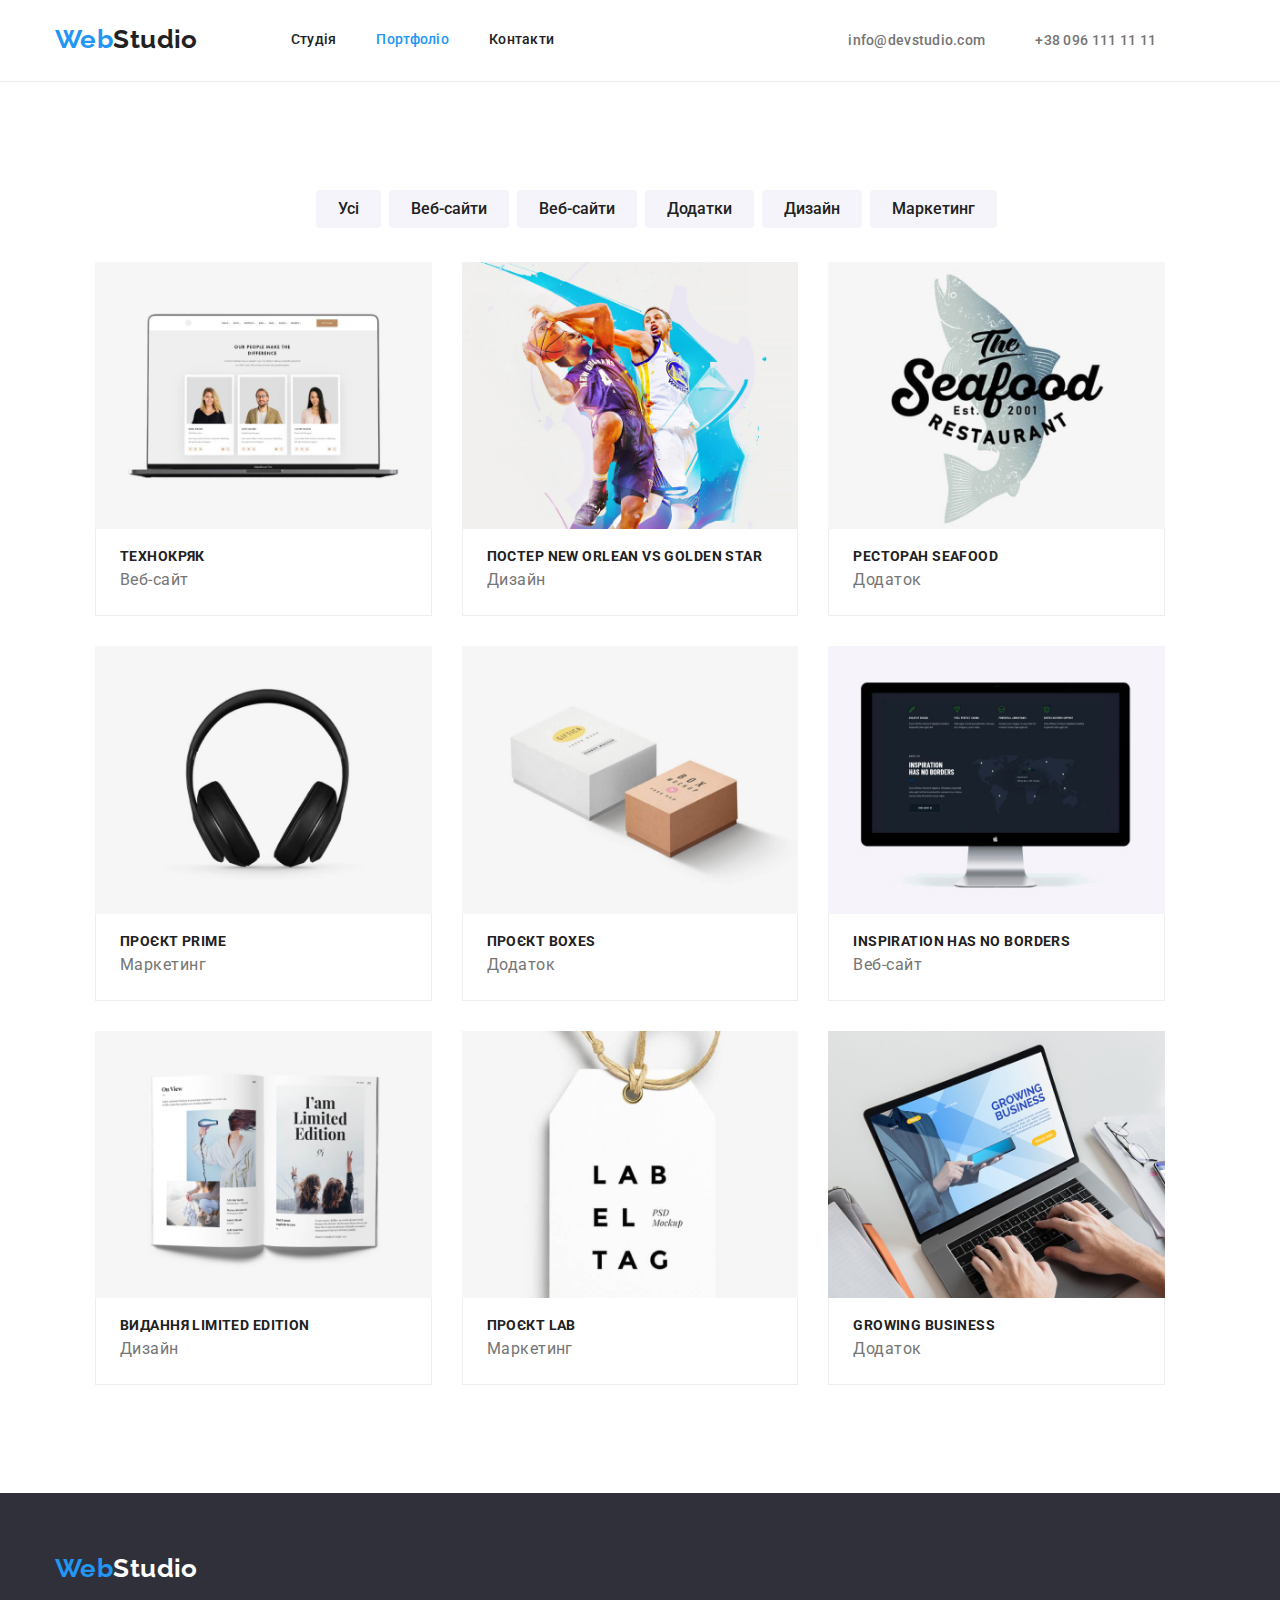
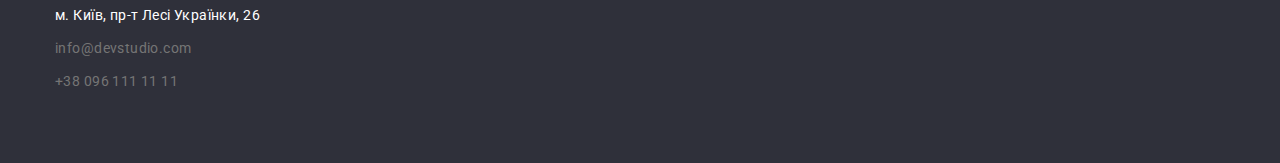
==== portfolio.html @ 0f236725 "ДЗ4" ====
<!DOCTYPE html>
<html lang="uk">
<head>
    <meta charset="UTF-8">
    <meta http-equiv="X-UA-Compatible" content="IE=edge">
    <meta name="viewport" content="width=device-width, initial-scale=1.0">
    <title>Сайт веб студії</title>
    <link href="https://fonts.googleapis.com/css2?family=Raleway:wght@700&family=Roboto:wght@400;500;700;900&display=swap" rel="stylesheet">
    <link
    rel="stylesheet"
    href="https://cdnjs.cloudflare.com/ajax/libs/modern-normalize/1.0.0/modern-normalize.min.css"
  />
    <link rel="stylesheet" href="./css/styles.css">
</head>
<main>
<body>
  <header class="header"><div class="center"><div class="unity">
    <nav class="menu"> 
     <a  href="./index" class="logo">Web<span class="logo-black">Studio</span></a>
    
     <ul class ="site-nav list"> 
       <li class="item"><a href = "./index.html" class="link">Студія</a></li>
       <li class="item"><a href = "" class="link current">Портфоліо</a></li>
       <li class="item"><a href = "" class="link">Контакти</a></li>
     </ul>
   </nav> 
   <ul class ="list menu">    
     <li class="menu-item"><a class="adress-header" href="mailto:info@devstudio.com">info@devstudio.com</a></li> 
     <li class="menu-item"><a class="adress-header" href="tel:+380961111111">+38 096 111 11 11</a></li>
   </ul></div></div> 
   </header>
      <main>  
      <section class="section"><div class="center">
        <h1 class="hidden">Portfolio</h1>
        <ul class="list-b">
            <li class="list-button"><button class="button secondary">Усі</button></li>
            <li class="list-button"><button class="button secondary">Веб-сайти</button></li>
            <li class="list-button"><button class="button secondary">Веб-сайти</button></li>
            <li class="list-button"><button class="button secondary">Додатки</button></li>
            <li class="list-button"><button class="button secondary">Дизайн</button></li>
            <li class="list-button"><button class="button secondary">Маркетинг</button></li>
        </ul>
      
        <ul class="list-content">
          <li class="content-list">
            <a href=""> <img src="./images/p-1.jpg" alt="Веб-сайт Технокряк" width="370">
            <div class="content-block"><h2 class="portfolio-h2title">Технокряк</h2>
            <p class="text-portfolio">Веб-сайт</p></div></a>
          </li>
          <li class="content-list">
            <a href=""> <img src="./images/p-2.jpg" alt="Дизайн Постер New Orlean vs Golden Star" width="370">
            <div class="content-block"><h2 class="portfolio-h2title">Постер New Orlean vs Golden Star</h2>
            <p class="text-portfolio">Дизайн</p></div></a>
          </li>
          <li class="content-list">
            <a href=""> <img src="./images/p-3.jpg" alt="Додаток Ресторан Seafood" width="370">
            <div class="content-block"><h2 class="portfolio-h2title">Ресторан Seafood</h2>
            <p class="text-portfolio">Додаток</p></div></a>
          </li>
          <li class="content-list">
            <a href=""> <img src="./images/p-4.jpg" alt="Маркетинг Проєкт Prime" width="370">
            <div class="content-block"><h2 class="portfolio-h2title">Проєкт Prime</h2>
            <p class="text-portfolio">Маркетинг</p></div></a>
          </li>
          <li class="content-list">
            <a href=""> <img src="./images/p-5.jpg" alt="Додаток Проєкт Boxes" width="370">
            <div class="content-block"><h2 class="portfolio-h2title">Проєкт Boxes</h2>
            <p class="text-portfolio">Додаток</p></div></a>
          </li>
          <li class="content-list">
            <a href=""> <img src="./images/p-6.jpg" alt="Веб-сайт Inspiration has no Borders" width="370">
            <div class="content-block"><h2 class="portfolio-h2title">Inspiration has no Borders</h2>
            <p class="text-portfolio">Веб-сайт</p></div></a>
          </li>
          <li class="content-list">
            <a href=""> <img src="./images/p-7.jpg" alt="Дизайн Видання Limited Edition" width="370">
            <div class="content-block"><h2 class="portfolio-h2title">Видання Limited Edition</h2>
            <p class="text-portfolio">Дизайн</p></div></a>
          </li>
          <li class="content-list">
            <a href=""> <img src="./images/p-8.jpg" alt="Маркетинг Проєкт LAB" width="370">
            <div class="content-block"><h2 class="portfolio-h2title">Проєкт LAB</h2>
            <p class="text-portfolio">Маркетинг</p></div></a>
          </li>
          <li class="content-list">
            <a href=""> <img src="./images/p-9.jpg" alt="Додаток Growing Business" width="370">
            <div class="content-block"><h2 class="portfolio-h2title">Growing Business</h2>
            <p class="text-portfolio">Додаток</p></div></a>
          </li>
        </ul></div>
        </section>  
      
      </main>
      
        <footer class="footer"><div class="center">
    
          <a href="" class="logo-footer">Web<span class="logo-white">Studio</span></a>
          <address>   
          <ul class="list column">
            <li class ="list-item"><a class="map" href="https://goo.gl/maps/CK46GkGWywx9CYvd6">м. Київ, пр-т Лесі Українки, 26</a></li>
            <li class ="list-item"><a class="adress" href ="info@devstudio.com"> info@devstudio.com</a></li>
            <li class ="list-item"><a class="adress" href="tel: +38 096 111 11 11">+38 096 111 11 11</a></li>
          </ul>
          </address></div>
          </footer>
</body>
</html>
---- css/styles.css ----
:root{
    --primary-text-color:  #757575;
    --title-text-color:#212121;
    --accent-color:#2196F3;
    --bgrd-color:#fff;
    --footer-bgrd: #2F303A;

}
h2, h3, h4, h5, h6{
    color:var(--title-text-color);
}
html {
	box-sizing: border-box;
}

*,
*::after,
*::before {
	box-sizing: inherit;
}

h1,
h2,
h3,
h4,
h5,
h6,
p {
	margin: 0;
    
}

img {
	display: block;
	max-width: 100%;
	height: auto;
    
}
.ul { 
    list-style: none; 
    padding-left: 0; 
    margin: 0; 
}


.list {
	list-style: none;
	padding-left: 0;
	margin: 0;
}

body{
    background-color: var(--bgrd-color);
    color:var(--primary-text-color);
    font-family: 'Roboto', sans-serif;
    letter-spacing: 0.03em;
    font-size: 14px;
    font-weight: 400;   
    
}

.center{
    width: 1200px;
    padding-right: 15px;
    padding-left: 15px;
    margin-right: auto;
    margin-left: auto;
}
.unity{
    display: flex;
}
.header{
    display: flex;
    
    border-bottom: 
    #ECECEC 1px solid;
       
}
.menu{
    display: flex;
    
    
}
.menu-item{
    margin-left:50px;
    padding-top: 32px;
    padding-bottom: 32px;
    
}
.logo{
    display: flex;
    font-family: 'Raleway', sans-serif;
    font-weight: 700;
    font-size: 26px;
    line-height: 1.19;
    color:var(--accent-color);
    text-decoration: none;
    margin-right: 93px;
    
    padding-top: 24px;
    padding-bottom: 25px;
    

}
.logo > .logo-black{
    color:var(--title-text-color);
    
}
.site-nav{
    
    font-style: normal;
    font-weight: 500;
    line-height: 1.14;
    letter-spacing: 0.02em;
    padding-top: 32px;
    padding-bottom: 32px;
    margin-right: 244px;
    

}
.site-nav .item {
    margin-right: 40px;
   
}
.site-nav .item:last-child{
    margin-right: 0;
}

.site-nav .link.current{
    color: var(--accent-color);
}

.adress-header{
    margin-left: auto;
    text-decoration: none;
    font-weight: 500;
    line-height: 1.14;
    letter-spacing: 0.02em;
    color: var(--primary-text-color);
}
/* Банер */
.hero{
    background-color: var(--footer-bgrd);
    text-align: center;
    height: 600px;
    padding-bottom: 200px;
    align-items: center;
    background-size: cover;
    padding-top: 200px;

    
}
.hero-title{
    color: var(--bgrd-color);
    font-weight: 900;
    font-size: 44px;
    line-height: 1.36;
    letter-spacing: 0.06em;
    text-transform: uppercase;
    padding-bottom: 30px;

}
/* Кнопка банера */
.hero-button{
    font-weight: 700;
    font-family: inherit;
    font-size: 16px;
    line-height: 1.88;
    letter-spacing: 0.06em;
    color: var(--bgrd-color);
    background: var(--accent-color);
    border-radius: 4px;
    box-shadow: 0px 4px 4px rgba(0, 0, 0, 0.15);
    display: inline-flex;
    justify-content: center;
    align-items: center;
    width: 216px;
    height: 50px;
    border: none;
      
}

.hero-button:focus, .hero-button:active{
    background: #188CE8;
    border: 1px solid #000000;
    box-shadow: 0px 4px 4px rgba(0, 0, 0, 0.15);
    border-radius: 4px;
}
.section{
    padding-top: 94px;
    padding-bottom: 94px;
}
.section-2{
    padding-bottom: 94px;
}


.content-box-1{
    align-items: center;
    width: 270px;
    margin-right:30px;
      
    
}
.content-box-2{
    margin-right:30px;
    padding-top: 50px;
    

}
.content-box-3{
    
    width: 270px;
    padding-bottom: 30px;
    margin-top: 50px;
    margin-right: 30px;
    align-items: center; 
    background-color: #fff;
    text-align: center; 
    border-radius: 0px 0px 4px 4px; 
}

.card{
    
    font-style: inherit;
    font-weight: 500;
    font-size: 16px;
    line-height: 1.18;
    text-align: center;
    color:var(--title-text-color);
}
.card-team{
    padding-top: 30px;
    
}



.h2-title{
    font-weight: 700;
    font-size: 14px;
    line-height: 1.14;
    text-transform: uppercase;
    color:var(--title-text-color);
    font-weight: 700;
    
    line-height: 2;
/* identical to box height, or 200% */

    letter-spacing: 0.06em;
    
}
.title-style{
    font-weight: 700;
    font-size: 36px;
    line-height: 1.16;
    text-align: center;
    color: var(--title-text-color);
}

.card-content{
    font-size: 16px;
    line-height: 1.18;
    text-align: center;
    font-style: inherit;
}
.content-style{
    font-style: inherit;
    
    
    font-weight: 400;
    font-size: 14px;
    line-height: 1.71;
    letter-spacing: 0.03em;
    
}



.section-team{
    background-color: #F5F4FA;
    height: 648px;
    padding-top: 94px;
    padding-bottom: 94px;
    background-size: cover;
}
/* Футер */

.footer{
 background-color: var(--footer-bgrd);
 padding:60px 0;
 width: cover;
 
}
.logo-footer{
    display: flex;
    font-family: 'Raleway', sans-serif;
    font-weight: 700;
    font-size: 26px;
    line-height: 1.19;
    color:var(--accent-color);
    text-decoration: none;
    margin-bottom: 20px;
    
}
.logo-white{
    color:var(--bgrd-color);
}
/* Прибрані крапки у списках */
.list{
    list-style: none;
    display: flex;
}

.button, .hero-button{
    cursor:pointer;
    font-family: inherit;
}

.button{
    font-weight: 500;
    font-size: 16px;
    line-height: 1.62;
    text-align: center;
    background: #F5F4FA;
    border: none;
    border-radius: 4px;
    padding: 6px 22px;

    color: var(--title-text-color);
}

.secondary:hover, .secondary:focus{
   color:var(--bgrd-color);
   background-color: var(--accent-color);
   
}

.link{
    color:var(--title-text-color);
    text-decoration: none;
    font-weight: 500;
    line-height: 1.14;
    letter-spacing: 0.02em;
    padding-top: 32px;
    padding-bottom: 32px;
}
.link:hover,.link:focus, .adress-header:hover, .adress-header:focus 
{
    color:var(--accent-color);
}

.adress{
    color:var(--primary-text-color);
    text-decoration: none;
    font-style: normal;
    line-height: 1.71;
    
    
}
.adress:hover,.link:focus{
    color:var(--accent-color);
}
.adress-list{
    text-decoration: none;
}
.map{
    font-style: normal;
    text-decoration: none;
    line-height: 1.71;
    color: var(--bgrd-color);
  
}
.list-item{
    margin-bottom: 9px;
}
.hidden{
    display: none;
}

.map{
    color:var(--bgrd-color);
}
a{
    text-decoration: none;
    
}
.column{
    flex-direction: column;
    
}

/* Портфоліо */

.list-b{
    list-style: none;
    display: flex;
    align-items: center;
    justify-content: center;
    margin-bottom:34px;
    
}

.list-button{
    margin-right: 8px;
   
      
}
.list-content{
    display:flex;
    flex-wrap: wrap;
    gap: 30px;
    
}
.list-content>.content-list{
    padding: 0;
    list-style: none;
    flex-basis: calc(100% / 3 - 40px);
    
    
}
.content-block{
    font-style: inherit;
    margin-top: 0;
    padding-top:20px;
    padding-bottom: 20px;
    padding-left: 24px;
    padding-right: 24px;
    list-style: none;
    text-decoration: none;
    border-bottom: 1px solid #EEEEEE;
    border-left: 1px solid #EEEEEE;
    border-right: 1px solid #EEEEEE;
}
.portfolio-h2title{
    font-style: inherit;
    font-weight: 700;
    font-size: 14px;
    line-height: 1.14;
    text-transform: uppercase;
    color:var(--title-text-color); 
}

.portfolio-content{
    font-size: 16px;
    line-height: 1.18;
    font-style: inherit;
    color: var(--primary-text-color);
    text-decoration: none;
}

.text-portfolio{
    font-weight: 400;
    font-size: 16px;
    line-height: 1.88;
    text-decoration: none;
    color:var(--primary-text-color);
    letter-spacing: 0.03em;
}
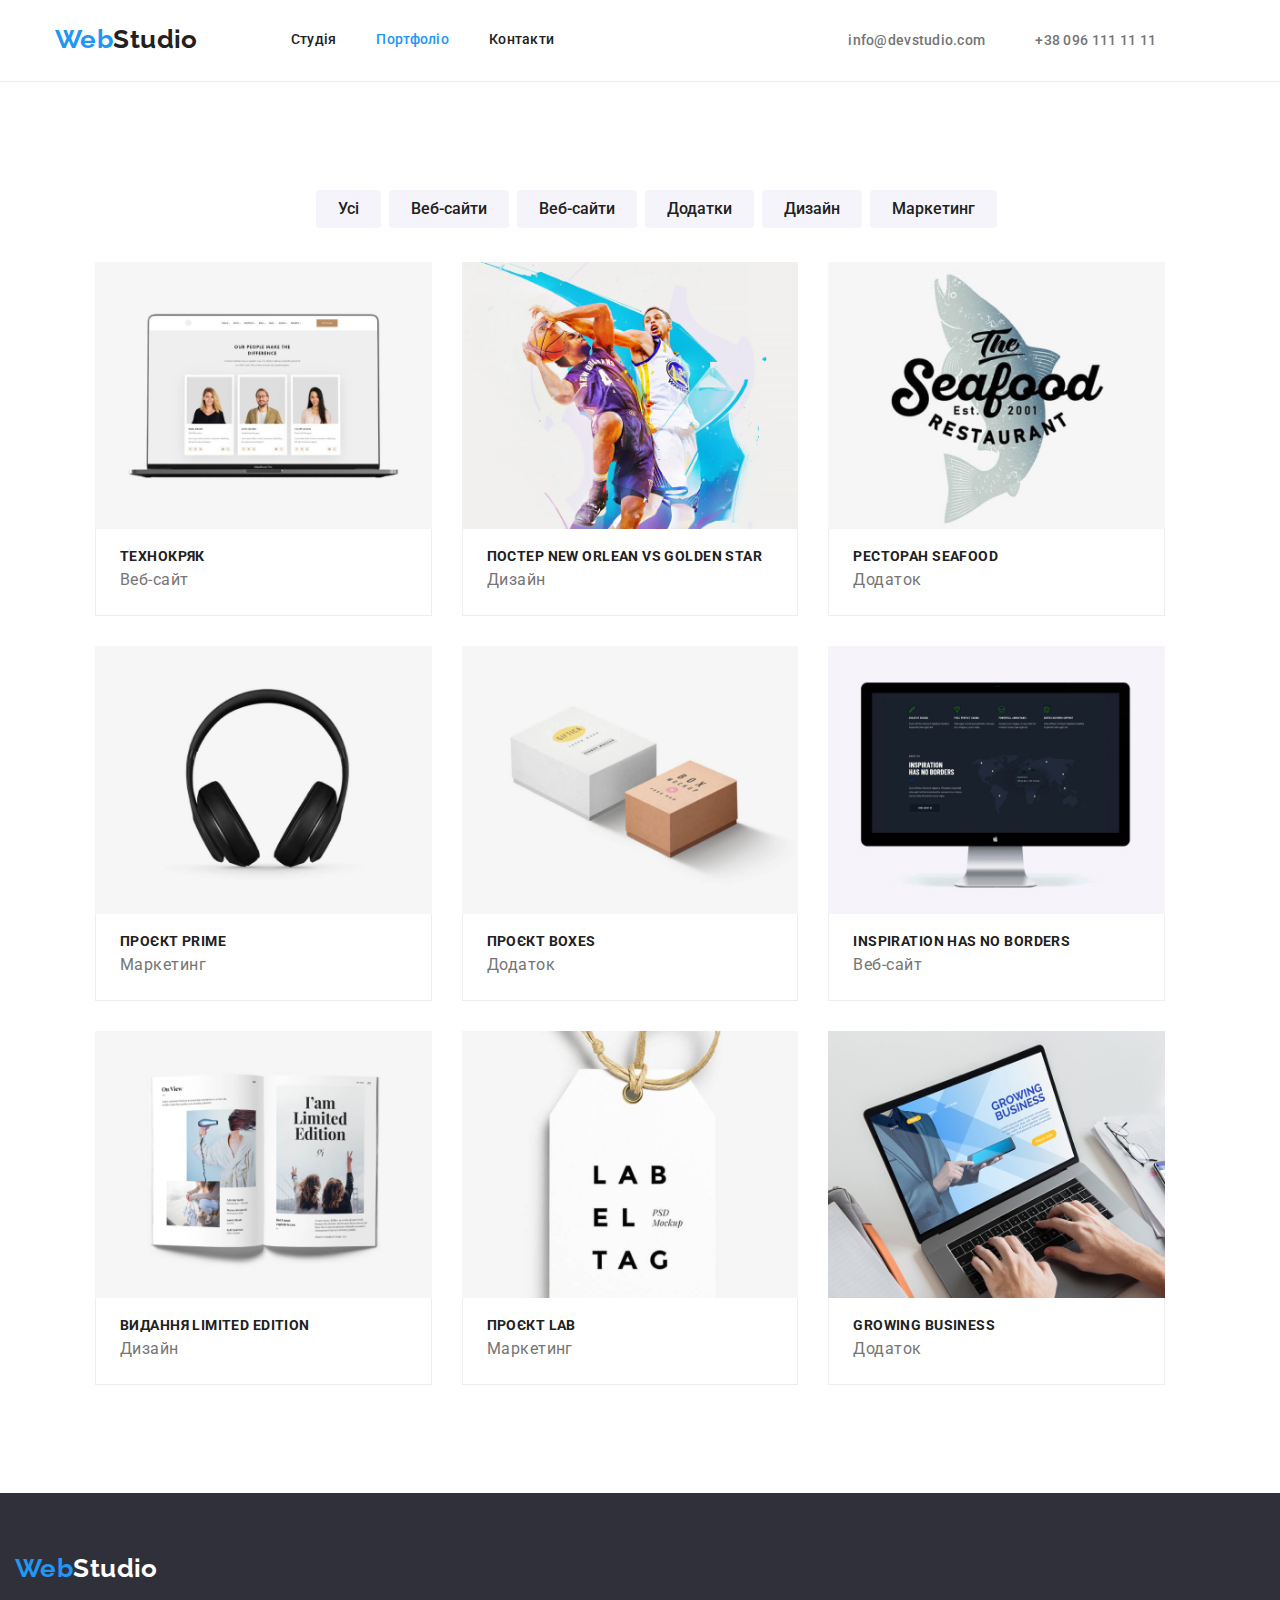
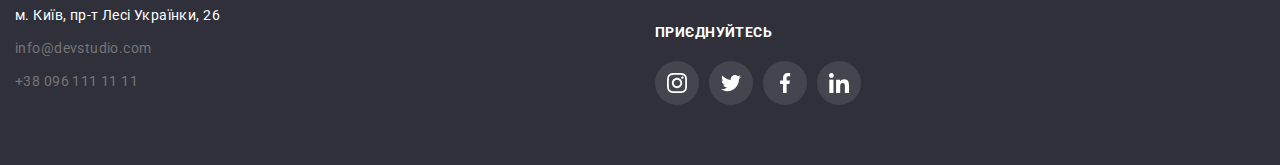
==== commit 76f57d41: "правка 14" ====
--- a/portfolio.html
+++ b/portfolio.html
@@ -43,47 +43,47 @@
       
         <ul class="list-content">
           <li class="content-list">
-            <a href=""> <img src="./images/p-1.jpg" alt="Веб-сайт Технокряк" width="370">
+            <a class="content-link" href=""> <img src="./images/p-1.jpg" alt="Веб-сайт Технокряк" width="370">
             <div class="content-block"><h2 class="portfolio-h2title">Технокряк</h2>
             <p class="text-portfolio">Веб-сайт</p></div></a>
           </li>
           <li class="content-list">
-            <a href=""> <img src="./images/p-2.jpg" alt="Дизайн Постер New Orlean vs Golden Star" width="370">
+            <a class="content-link" href=""> <img src="./images/p-2.jpg" alt="Дизайн Постер New Orlean vs Golden Star" width="370">
             <div class="content-block"><h2 class="portfolio-h2title">Постер New Orlean vs Golden Star</h2>
             <p class="text-portfolio">Дизайн</p></div></a>
           </li>
           <li class="content-list">
-            <a href=""> <img src="./images/p-3.jpg" alt="Додаток Ресторан Seafood" width="370">
+            <a class="content-link" href=""> <img src="./images/p-3.jpg" alt="Додаток Ресторан Seafood" width="370">
             <div class="content-block"><h2 class="portfolio-h2title">Ресторан Seafood</h2>
             <p class="text-portfolio">Додаток</p></div></a>
           </li>
           <li class="content-list">
-            <a href=""> <img src="./images/p-4.jpg" alt="Маркетинг Проєкт Prime" width="370">
+            <a class="content-link" href=""> <img src="./images/p-4.jpg" alt="Маркетинг Проєкт Prime" width="370">
             <div class="content-block"><h2 class="portfolio-h2title">Проєкт Prime</h2>
             <p class="text-portfolio">Маркетинг</p></div></a>
           </li>
           <li class="content-list">
-            <a href=""> <img src="./images/p-5.jpg" alt="Додаток Проєкт Boxes" width="370">
+            <a class="content-link" href=""> <img src="./images/p-5.jpg" alt="Додаток Проєкт Boxes" width="370">
             <div class="content-block"><h2 class="portfolio-h2title">Проєкт Boxes</h2>
             <p class="text-portfolio">Додаток</p></div></a>
           </li>
           <li class="content-list">
-            <a href=""> <img src="./images/p-6.jpg" alt="Веб-сайт Inspiration has no Borders" width="370">
+            <a class="content-link" href=""> <img src="./images/p-6.jpg" alt="Веб-сайт Inspiration has no Borders" width="370">
             <div class="content-block"><h2 class="portfolio-h2title">Inspiration has no Borders</h2>
             <p class="text-portfolio">Веб-сайт</p></div></a>
           </li>
           <li class="content-list">
-            <a href=""> <img src="./images/p-7.jpg" alt="Дизайн Видання Limited Edition" width="370">
+            <a class="content-link" href=""> <img src="./images/p-7.jpg" alt="Дизайн Видання Limited Edition" width="370">
             <div class="content-block"><h2 class="portfolio-h2title">Видання Limited Edition</h2>
             <p class="text-portfolio">Дизайн</p></div></a>
           </li>
           <li class="content-list">
-            <a href=""> <img src="./images/p-8.jpg" alt="Маркетинг Проєкт LAB" width="370">
+            <a class="content-link" href=""> <img src="./images/p-8.jpg" alt="Маркетинг Проєкт LAB" width="370">
             <div class="content-block"><h2 class="portfolio-h2title">Проєкт LAB</h2>
             <p class="text-portfolio">Маркетинг</p></div></a>
           </li>
           <li class="content-list">
-            <a href=""> <img src="./images/p-9.jpg" alt="Додаток Growing Business" width="370">
+            <a class="content-link" href=""> <img src="./images/p-9.jpg" alt="Додаток Growing Business" width="370">
             <div class="content-block"><h2 class="portfolio-h2title">Growing Business</h2>
             <p class="text-portfolio">Додаток</p></div></a>
           </li>
@@ -92,16 +92,74 @@
       
       </main>
       
-        <footer class="footer"><div class="center">
+         <footer class="footer">
+    <div class="container-footer">
+      <div class="center">
+        
     
-          <a href="" class="logo-footer">Web<span class="logo-white">Studio</span></a>
-          <address>   
-          <ul class="list column">
-            <li class ="list-item"><a class="map" href="https://goo.gl/maps/CK46GkGWywx9CYvd6">м. Київ, пр-т Лесі Українки, 26</a></li>
-            <li class ="list-item"><a class="adress" href ="info@devstudio.com"> info@devstudio.com</a></li>
-            <li class ="list-item"><a class="adress" href="tel: +38 096 111 11 11">+38 096 111 11 11</a></li>
-          </ul>
-          </address></div>
-          </footer>
+          <li class="footer-column"><a href="" class="logo-footer">Web<span class="logo-white">Studio</span></a>
+       
+            <ul class="list column">
+      
+              <li class ="list-item"><address><a class="map" href="https://goo.gl/maps/CK46GkGWywx9CYvd6">м. Київ, пр-т Лесі Українки, 26</a></address></li>
+              <li class ="list-item"><address><a class="adress" href ="info@devstudio.com">info@devstudio.com</a></address></li>
+              <li class ="list-item"><address><a class="adress" href="tel:+380961111111">+38 096 111 11 11</a></address></li>
+      
+            </ul>
+          </li>
+        
+      </div>
+      <div class="center">
+        <p class="footer-title">Приєднуйтесь</p>
+          <ul class="footer-icons list">
+            <li class="footer-icon"><a class="footer-link"
+              href=""
+              target="_blank"
+              rel="noopener nofollow norefferer"
+              aria-label="">
+              <svg
+              class="f-icon"
+              width="20px"
+              height="20px">
+              <use href="./images/icons/icons.svg#icon-instagram"></use></svg></a>
+            </li>
+            <li class="footer-icon"><a class="footer-link"
+              href=""
+              target="_blank"
+              rel="noopener nofollow norefferer"
+              aria-label="">
+              <svg
+              class="f-icon"
+              width="20px"
+              height="20px">
+              <use href="./images/icons/icons.svg#icon-twitter"></use></svg></a>
+            </li>
+            <li class="footer-icon"><a class="footer-link"
+              href=""
+              target="_blank"
+              rel="noopener nofollow norefferer"
+              aria-label="">
+              <svg
+              class="f-icon"
+              width="20px"
+              height="20px">
+              <use href="./images/icons/icons.svg#icon-facebook"></use></svg></a>
+            </li>
+            <li class="footer-icon"><a class="footer-link"
+              href=""
+              target="_blank"
+              rel="noopener nofollow norefferer"
+              aria-label="">
+              <svg
+              class="f-icon"
+              width="20px"
+              height="20px">
+              <use href="./images/icons/icons.svg#icon-linkedin"></use></svg></a>
+            </li>
+        </ul>
+      </div>
+    </div>
+  
+  </footer>
 </body>
 </html>--- a/css/styles.css
+++ b/css/styles.css
@@ -86,6 +86,7 @@
     padding-top: 32px;
     padding-bottom: 32px;
     
+    
 }
 .logo{
     display: flex;
@@ -137,6 +138,8 @@
     line-height: 1.14;
     letter-spacing: 0.02em;
     color: var(--primary-text-color);
+   
+    
 }
 /* Банер */
 .hero{
@@ -147,9 +150,12 @@
     align-items: center;
     background-size: cover;
     padding-top: 200px;
-
-    
-}
+    max-width: 1600px;
+    background-image: url(../images/hero-background.png);
+    background-repeat: no-repeat;
+    
+}
+
 .hero-title{
     color: var(--bgrd-color);
     font-weight: 900;
@@ -161,6 +167,7 @@
 
 }
 /* Кнопка банера */
+
 .hero-button{
     font-weight: 700;
     font-family: inherit;
@@ -186,6 +193,9 @@
     box-shadow: 0px 4px 4px rgba(0, 0, 0, 0.15);
     border-radius: 4px;
 }
+
+/* Основна частина */
+
 .section{
     padding-top: 94px;
     padding-bottom: 94px;
@@ -199,12 +209,21 @@
     align-items: center;
     width: 270px;
     margin-right:30px;
-      
-    
-}
+ 
+}
+
+.svg-box-1{
+    background-color: #F5F4FA;
+    width: 270px;
+    height: 120px;
+    margin-bottom: 30px;
+    
+    display: block;
+}
+
 .content-box-2{
     margin-right:30px;
-    padding-top: 50px;
+    padding-top:50px;
     
 
 }
@@ -218,6 +237,8 @@
     background-color: #fff;
     text-align: center; 
     border-radius: 0px 0px 4px 4px; 
+    
+    filter: drop-shadow(0px 4px 4px rgba(0, 0, 0, 0.25));
 }
 
 .card{
@@ -263,6 +284,8 @@
     line-height: 1.18;
     text-align: center;
     font-style: inherit;
+    padding-top:10px;
+    padding-bottom:16px;
 }
 .content-style{
     font-style: inherit;
@@ -274,8 +297,6 @@
     letter-spacing: 0.03em;
     
 }
-
-
 
 .section-team{
     background-color: #F5F4FA;
@@ -291,7 +312,52 @@
  padding:60px 0;
  width: cover;
  
-}
+ 
+ 
+}
+.container-footer {
+    display: flex;
+    
+
+}
+.footer-column{
+    list-style: none;
+}
+
+.footer-icons {
+    
+    width: 206px;
+    display: inline-block;
+    gap:10px;
+
+}
+.footer-icon {
+    background: rgba(255, 255, 255, 0.1);
+    width: 44px;
+    height: 44px;
+    border-radius: 50%;
+    fill: currentColor;
+
+}
+.f-icon{
+    fill:var(--bgrd-color);
+}
+.footer-link:hover, .footer-link:focus{
+    fill: var(--bgrd-color);
+    background-color: var(--accent-color);
+    border-radius: 50%;
+}
+.footer-link {
+    display: flex;
+    align-items: center;
+    justify-content: center;
+    width: 100%;
+    height: 100%;
+
+    color: var(--primary-text-color);
+    
+}
+
 .logo-footer{
     display: flex;
     font-family: 'Raleway', sans-serif;
@@ -306,6 +372,23 @@
 .logo-white{
     color:var(--bgrd-color);
 }
+
+.footer-title{
+    font-weight: 700;
+    font-size: 14px;
+    line-height: 1.14;
+    letter-spacing: 0.03em;
+    text-transform: uppercase;
+    
+    color: #FFFFFF;
+    padding-top: 72px;
+    padding-bottom: 20px;
+    
+}
+
+
+
+
 /* Прибрані крапки у списках */
 .list{
     list-style: none;
@@ -333,7 +416,12 @@
 .secondary:hover, .secondary:focus{
    color:var(--bgrd-color);
    background-color: var(--accent-color);
+   box-shadow: 0px 4px 4px rgba(0, 0, 0, 0.25);
    
+}
+
+.content-link:focus, .content-link:hover{
+    box-shadow: 0px 4px 4px rgba(0, 0, 0, 0.25);
 }
 
 .link{
@@ -345,8 +433,7 @@
     padding-top: 32px;
     padding-bottom: 32px;
 }
-.link:hover,.link:focus, .adress-header:hover, .adress-header:focus 
-{
+.link:hover,.link:focus, .adress-header:hover, .adress-header:focus{
     color:var(--accent-color);
 }
 
@@ -418,6 +505,11 @@
     flex-basis: calc(100% / 3 - 40px);
     
     
+    
+}
+.content-link{
+    display: block;
+
 }
 .content-block{
     font-style: inherit;
@@ -457,3 +549,98 @@
     color:var(--primary-text-color);
     letter-spacing: 0.03em;
 }
+/* -----------
+/* Іконки */
+/* ----------- */ 
+.tel-icon-svg:hover,.tel-icon-svg:hover{
+    fill:currentColor;
+}
+.tel-icon-svg{
+    margin-right: 10px;
+}
+
+
+.social-list{
+    display:flex;
+    
+    gap: 10px;
+    list-style: none;
+    padding-left: 32px;
+    padding-right: 32px;
+    align-items: center;
+    justify-content: center;
+    
+    
+}
+
+
+.social-icon {
+    fill: var(--primary-text-color);
+      
+}
+.social-icon:hover, .social-icon:focus{
+    fill: var(--bgrd-color);
+    /* fill:currentColor; */
+}
+.social-link:hover,.social-link:focus{
+    fill:var(--bgrd-color);
+    background-color: var(--accent-color);
+    border-radius: 50%;
+    
+}
+
+.social-item{
+    display: flex;
+    
+    width: 44px;
+    height: 44px;
+    
+    /* color: var(--primary-text-color); */
+    
+    
+}
+.social-link {
+    display: flex;
+    justify-content: center;
+    align-items: center;
+    width: 100%;
+    height: 100%;
+
+  }
+/* ,,,,,,,,,,,,,,,,,,
+Секція клієнти
+,,,,,,,,,,,,,,,, */
+
+  .clients-list{
+    display:flex;
+    justify-content:center;
+    align-items: center;
+    gap:30px;
+    padding-top: 50px;
+    
+  }
+  
+  .clients-link:hover, .clients-link:focus{
+    fill: var(--accent-color);
+    
+    border-color: var(--accent-color);
+  }
+  
+  .clients-link{
+    
+    display:flex;
+    justify-content:center;
+    align-items: center;
+    
+    fill:var(--primary-text-color);
+    border: 1px solid var(--primary-text-color);
+    border-radius: 4px;
+    width: 170px;
+    height: 92px;
+
+  }
+ 
+
+ 
+  
+  
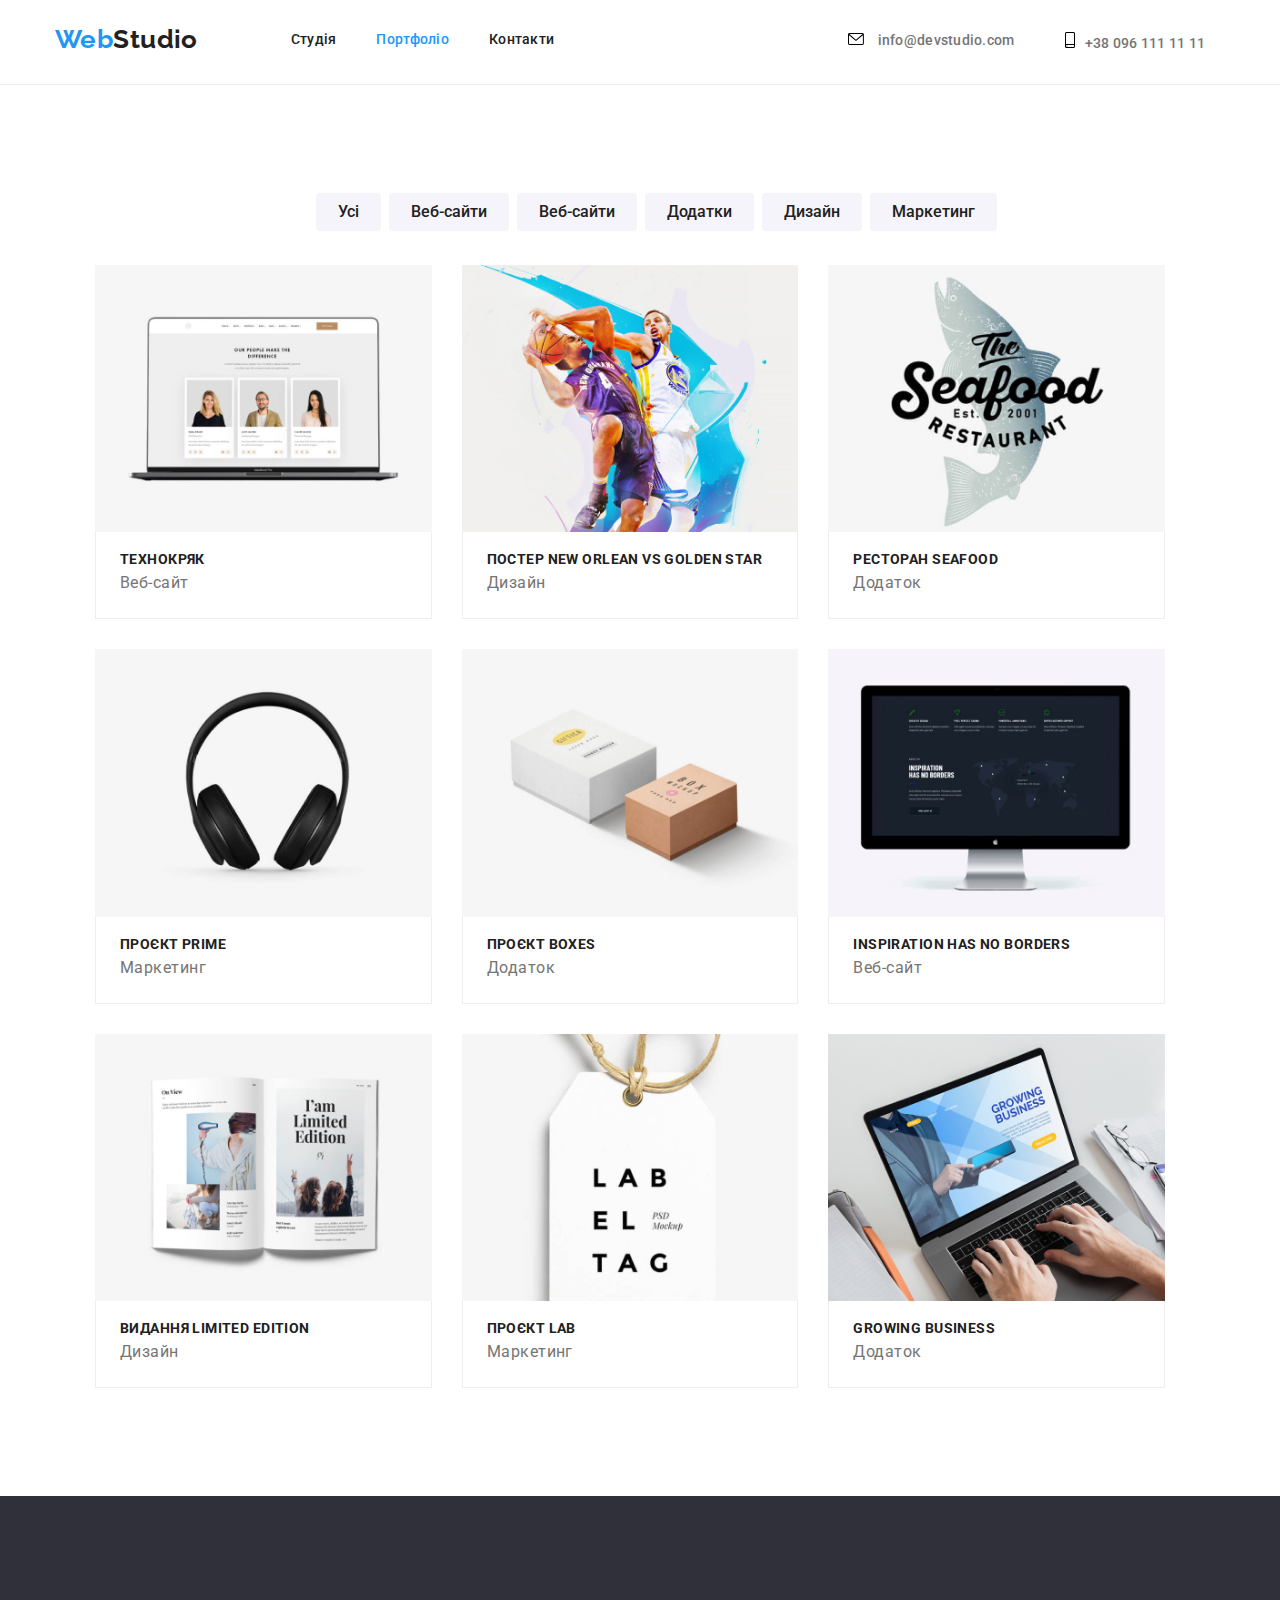
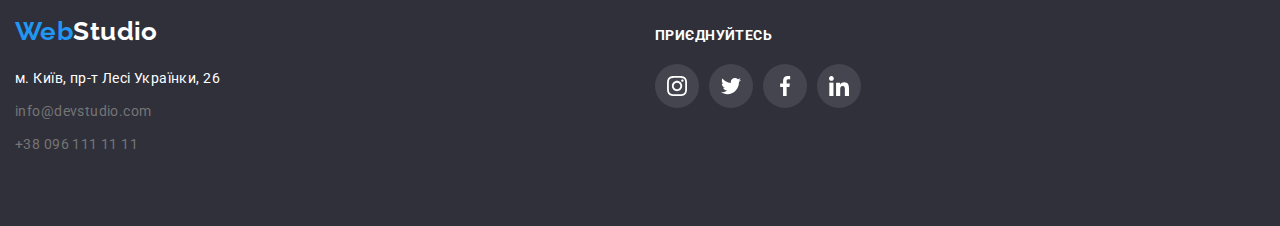
==== commit b806d0e3: "правка 15" ====
--- a/portfolio.html
+++ b/portfolio.html
@@ -15,20 +15,27 @@
 <main>
 <body>
   <header class="header"><div class="center"><div class="unity">
-    <nav class="menu"> 
-     <a  href="./index" class="logo">Web<span class="logo-black">Studio</span></a>
-    
-     <ul class ="site-nav list"> 
-       <li class="item"><a href = "./index.html" class="link">Студія</a></li>
-       <li class="item"><a href = "" class="link current">Портфоліо</a></li>
-       <li class="item"><a href = "" class="link">Контакти</a></li>
-     </ul>
-   </nav> 
-   <ul class ="list menu">    
-     <li class="menu-item"><a class="adress-header" href="mailto:info@devstudio.com">info@devstudio.com</a></li> 
-     <li class="menu-item"><a class="adress-header" href="tel:+380961111111">+38 096 111 11 11</a></li>
-   </ul></div></div> 
-   </header>
+       <nav class="menu"> 
+        <a  href="./index" class="logo">Web<span class="logo-black">Studio</span></a>
+       
+        <ul class ="site-nav list"> 
+          <li class="item"><a href = "./index.html" class="link">Студія</a></li>
+          <li class="item"><a href = "" class="link current">Портфоліо</a></li>
+          <li class="item"><a href = "" class="link">Контакти</a></li>
+        </ul>
+      </nav> 
+      <ul class ="list menu">    
+        <li class="menu-item"><a class="adress-header" href="mailto:info@devstudio.com"> <svg class="tel-icon-svg" width="16" height="12">
+                    <use href="./images/icons/icons.svg#icon-mail">
+                    </use>
+                </svg>
+                info@devstudio.com</a></li> 
+        <li class="menu-item"><a class="adress-header" href="tel:+380961111111"> <svg class="tel-icon-svg" width="10" height="16">
+                    <use href="./images/icons/icons.svg#icon-smartphone">
+                    </use>
+                </svg>+38 096 111 11 11</a></li>
+      </ul></div></div> 
+      </header>
       <main>  
       <section class="section"><div class="center">
         <h1 class="hidden">Portfolio</h1>
--- a/css/styles.css
+++ b/css/styles.css
@@ -151,7 +151,8 @@
     background-size: cover;
     padding-top: 200px;
     max-width: 1600px;
-    background-image: url(../images/hero-background.png);
+    background-image: linear-gradient(rgba(47, 48, 58, 0.4), rgba(47, 48, 58, 0.4)), 
+    url(../images/hero-background.png);
     background-repeat: no-repeat;
     
 }
@@ -211,6 +212,13 @@
     margin-right:30px;
  
 }
+icon-box-1{
+    display: flex;
+    align-items: center;
+    justify-content: center;
+    width: 270px;
+    height: 120px;
+}
 
 .svg-box-1{
     background-color: #F5F4FA;
@@ -317,9 +325,11 @@
 }
 .container-footer {
     display: flex;
-    
-
-}
+    align-items: baseline;
+    
+
+}
+
 .footer-column{
     list-style: none;
 }
@@ -383,6 +393,7 @@
     color: #FFFFFF;
     padding-top: 72px;
     padding-bottom: 20px;
+    
     
 }
 
@@ -579,13 +590,14 @@
       
 }
 .social-icon:hover, .social-icon:focus{
-    fill: var(--bgrd-color);
-    /* fill:currentColor; */
+    /* fill: var(--bgrd-color); */
+    fill:currentColor;
 }
 .social-link:hover,.social-link:focus{
-    fill:var(--bgrd-color);
+    color: var(--bgrd-color);
     background-color: var(--accent-color);
-    border-radius: 50%;
+    border-radius: 50%
+
     
 }
 
@@ -605,7 +617,7 @@
     align-items: center;
     width: 100%;
     height: 100%;
-
+    color: var(--primary-text-color)
   }
 /* ,,,,,,,,,,,,,,,,,,
 Секція клієнти
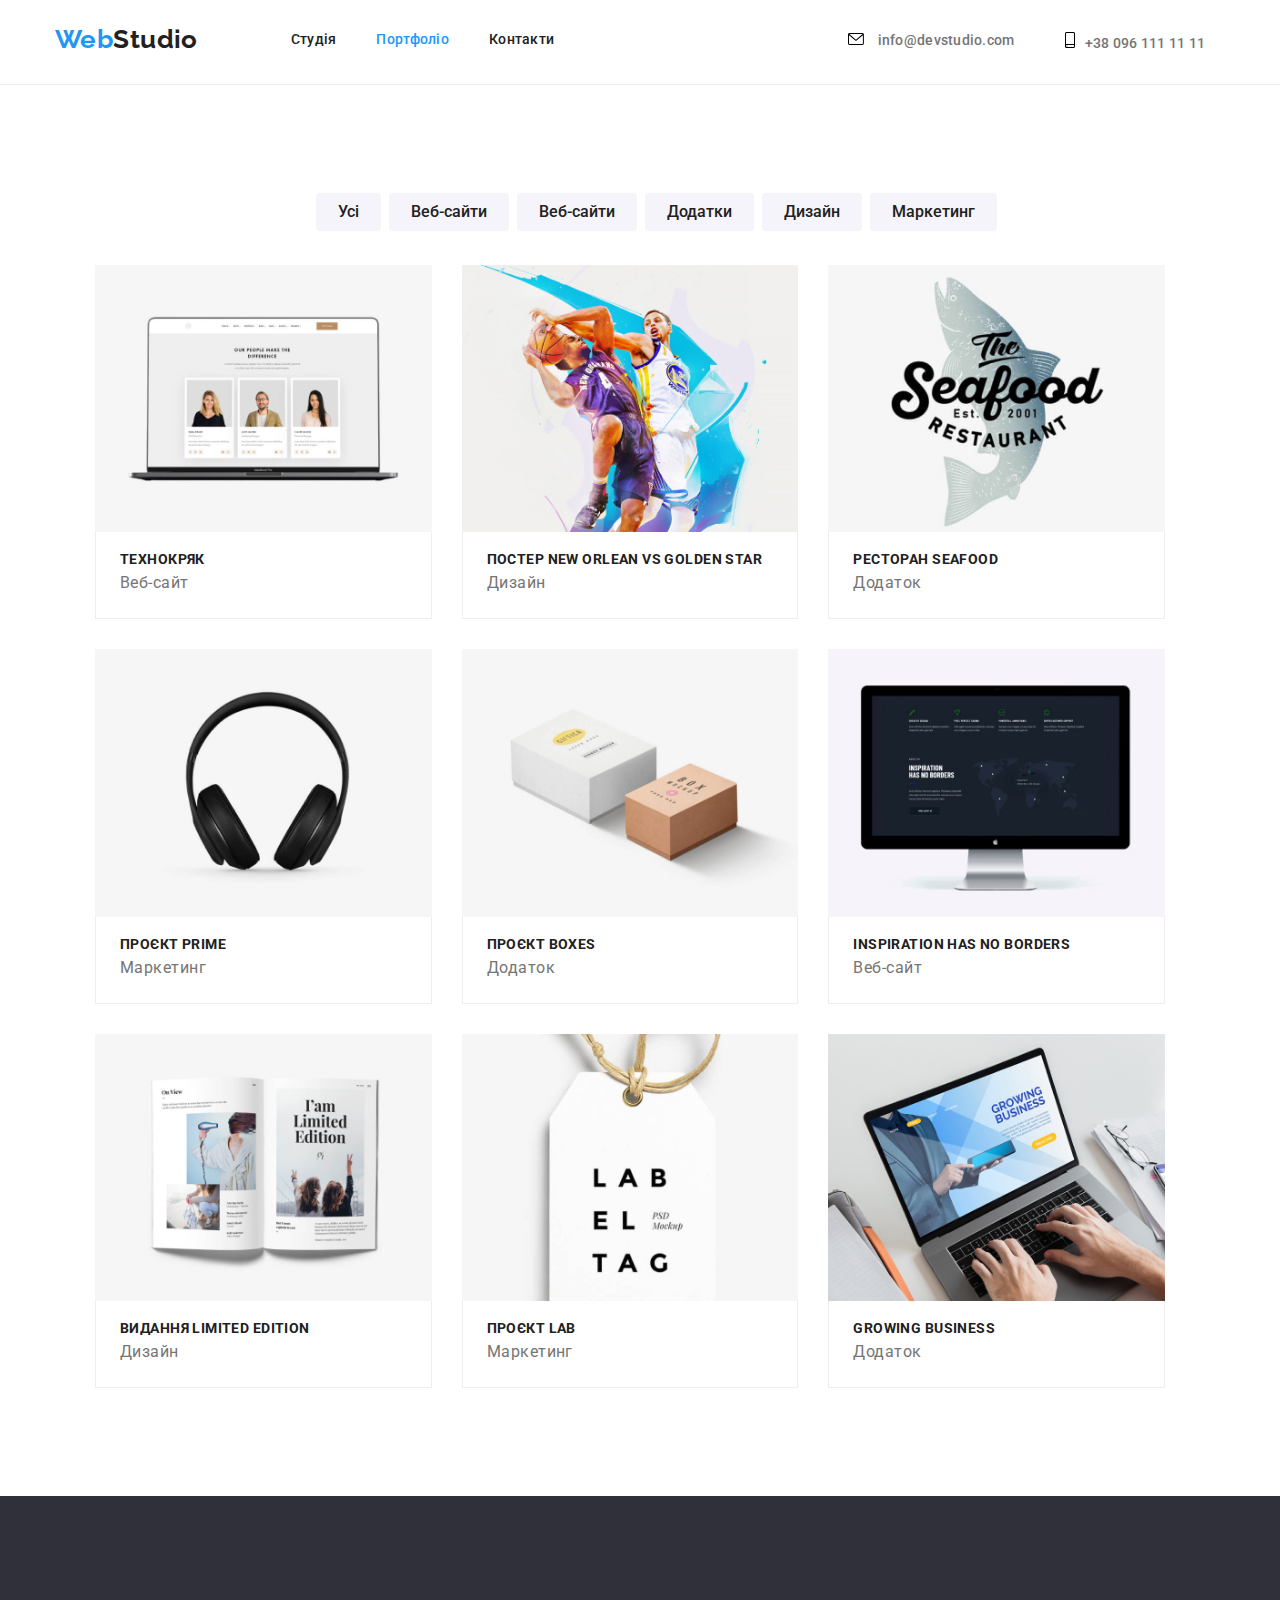
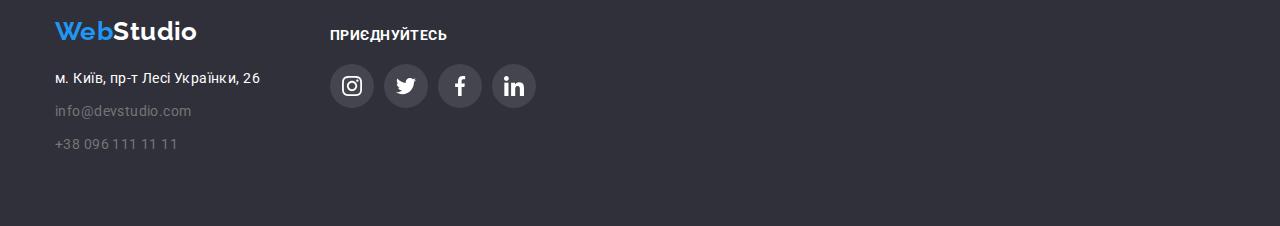
==== commit a1a2176c: "правка 16" ====
--- a/portfolio.html
+++ b/portfolio.html
@@ -99,9 +99,9 @@
       
       </main>
       
-         <footer class="footer">
+          <footer class="footer">
     <div class="container-footer">
-      <div class="center">
+      <div class="">
         
     
           <li class="footer-column"><a href="" class="logo-footer">Web<span class="logo-white">Studio</span></a>
@@ -116,7 +116,7 @@
           </li>
         
       </div>
-      <div class="center">
+      <div class="">
         <p class="footer-title">Приєднуйтесь</p>
           <ul class="footer-icons list">
             <li class="footer-icon"><a class="footer-link"
@@ -166,7 +166,5 @@
         </ul>
       </div>
     </div>
-  
-  </footer>
 </body>
 </html>--- a/css/styles.css
+++ b/css/styles.css
@@ -326,7 +326,12 @@
 .container-footer {
     display: flex;
     align-items: baseline;
-    
+    width: 1200px;
+    padding-right: 15px;
+    padding-left: 15px;
+    margin-right: auto;
+    margin-left: auto;
+    gap:70px;
 
 }
 
